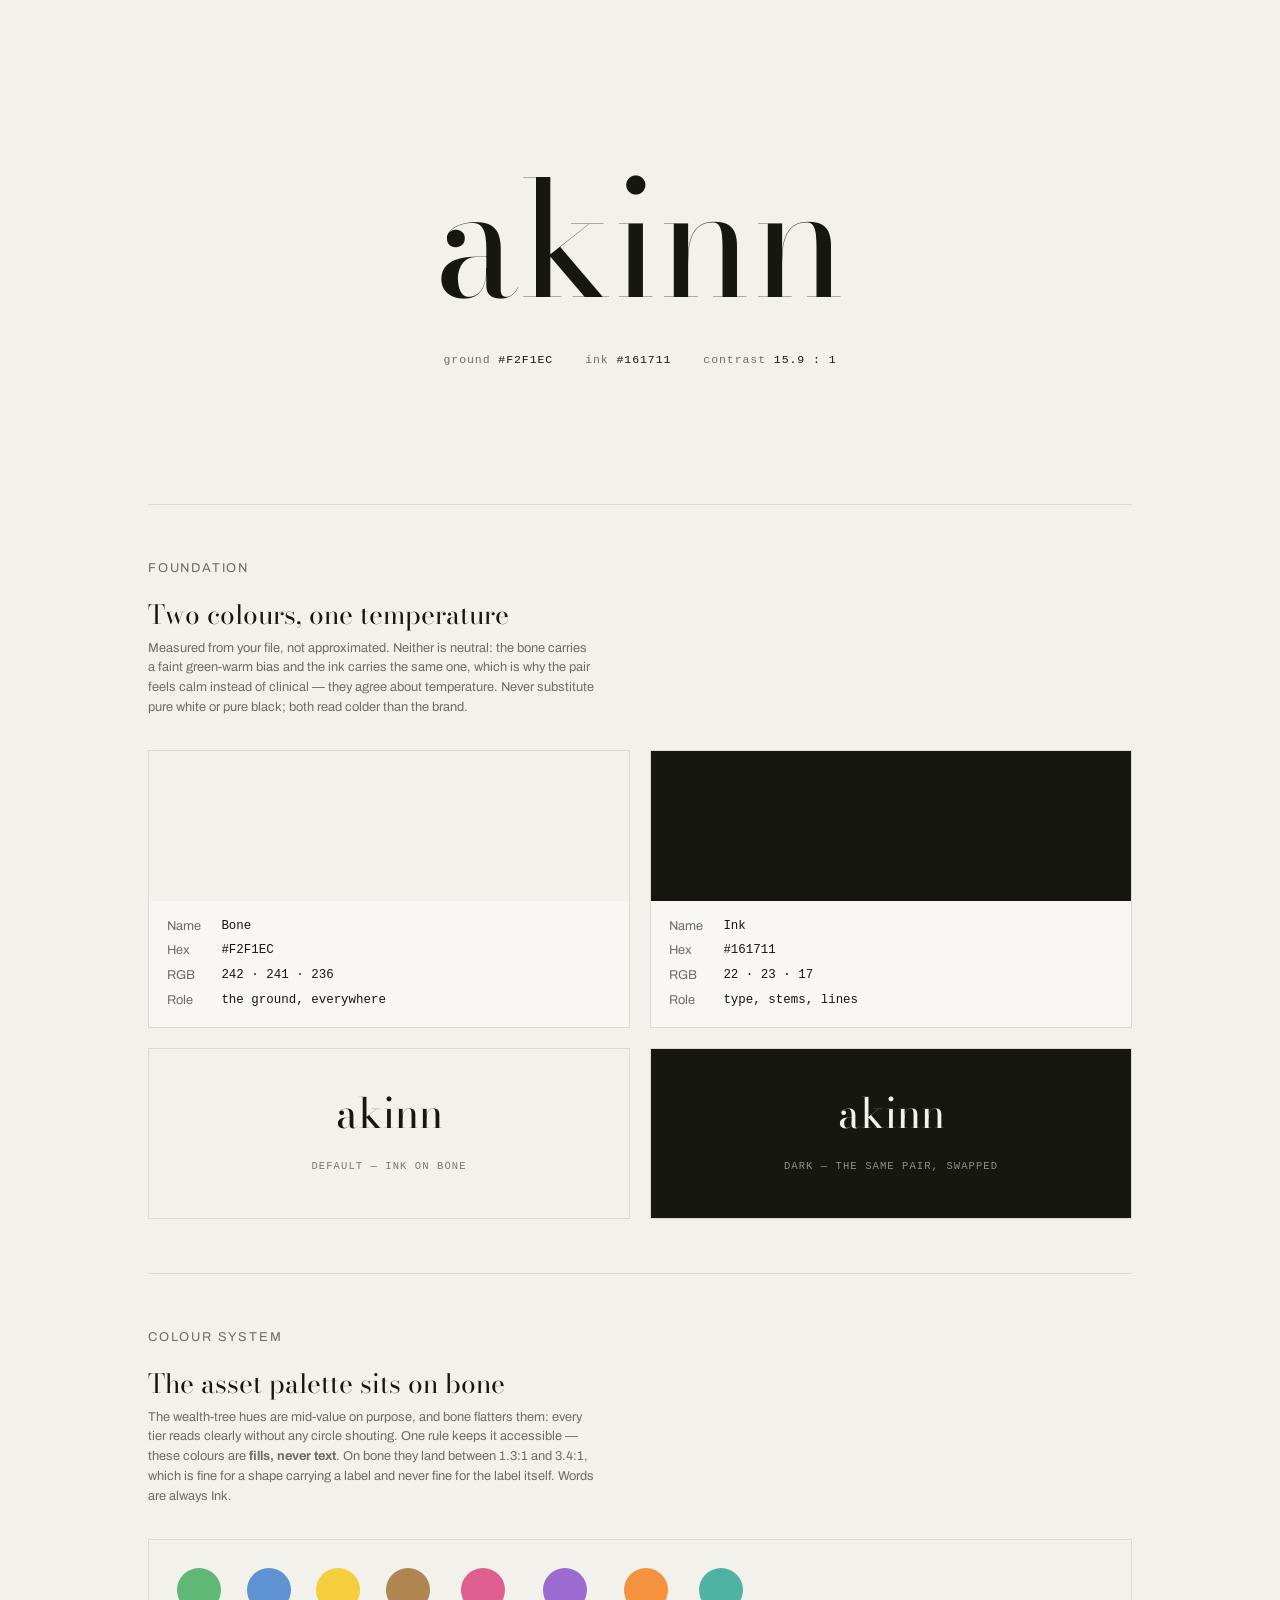
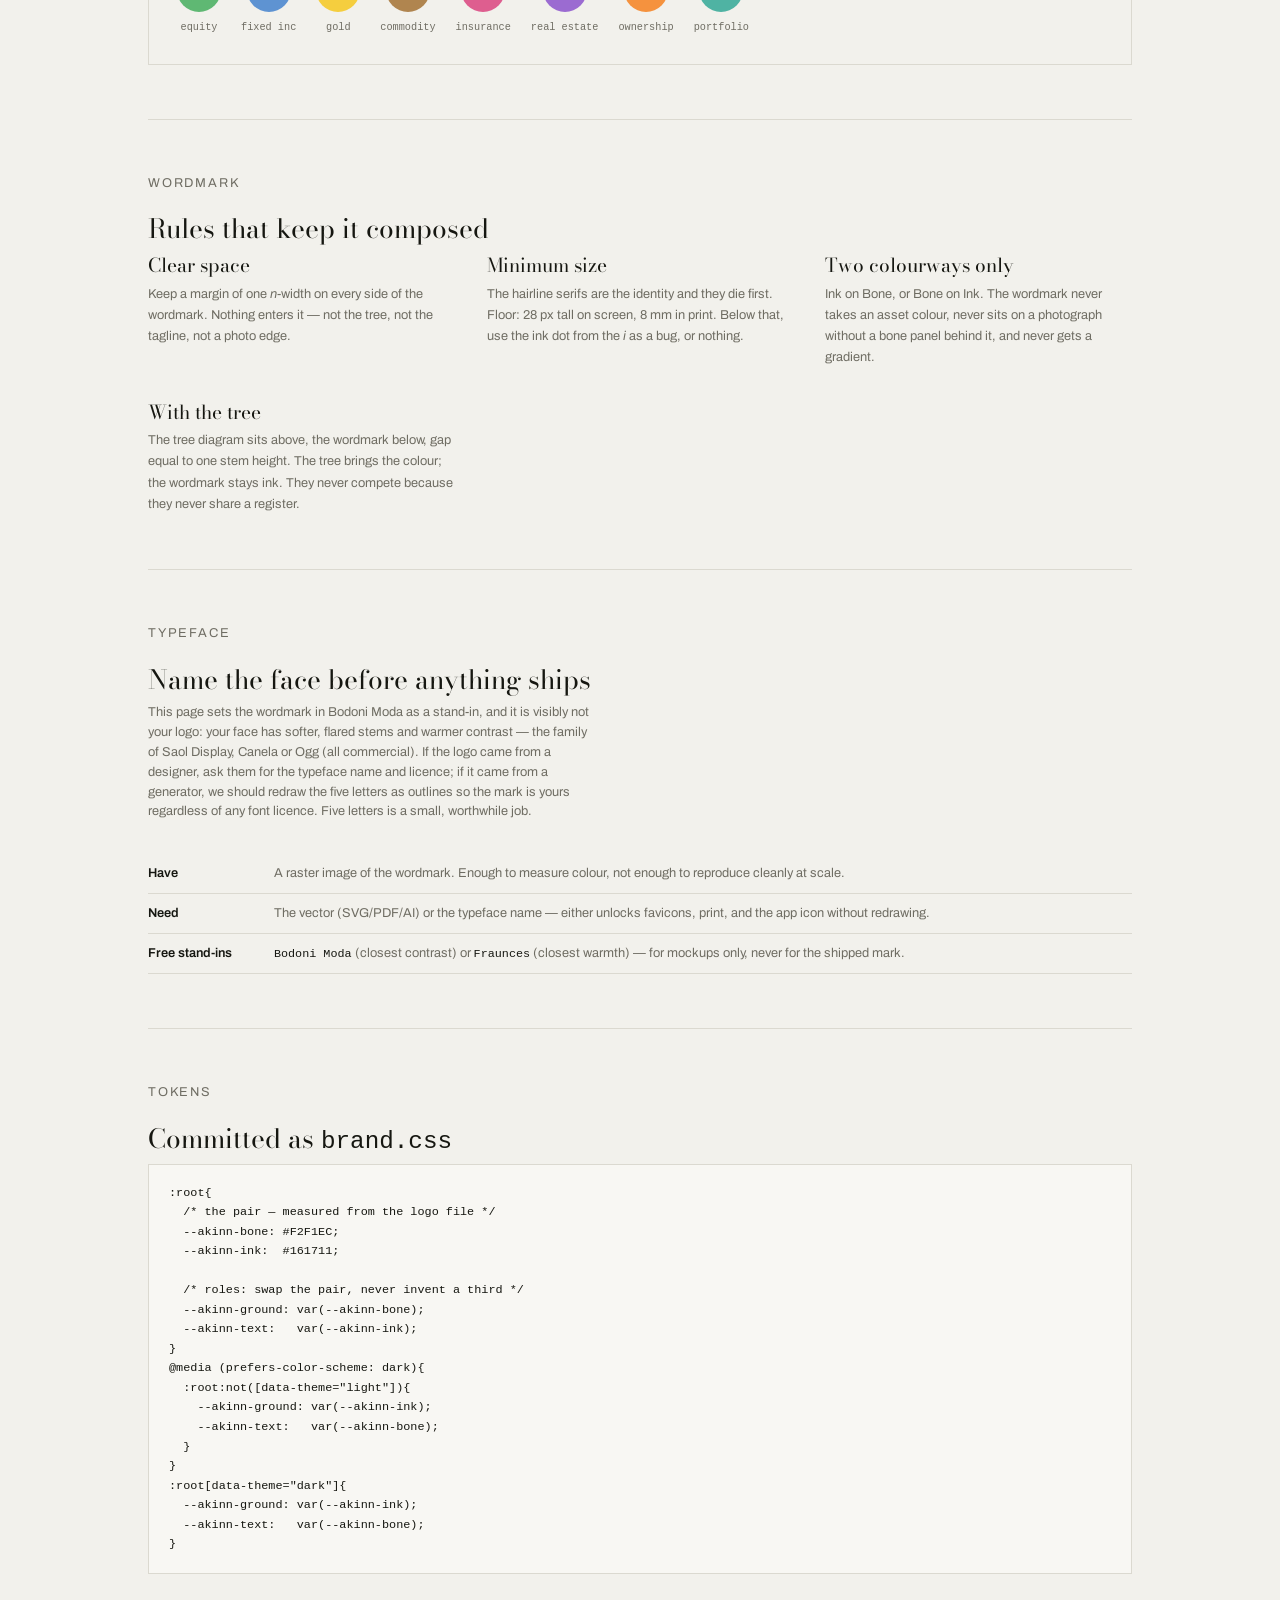
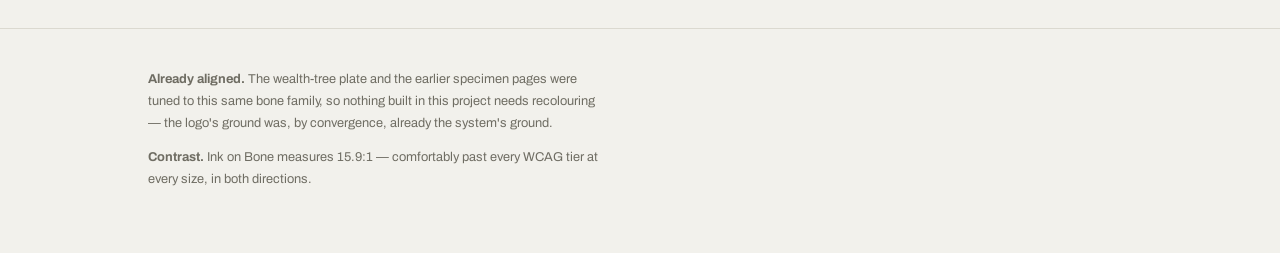
==== foundation.html @ d4ee0429 "Add brand foundation: measured Bone/Ink pair, tokens, wordmark rules Formalises the wordmark's colou" ====
<!doctype html>
<html lang="en">
<head>
<meta charset="utf-8">
<meta name="viewport" content="width=device-width, initial-scale=1">
<meta name="description" content="The akinn brand foundation: the measured Bone/Ink pair, wordmark rules, and how the asset palette sits on bone.">
<title>Akinn Brand Foundation</title>
<link rel="preconnect" href="https://fonts.googleapis.com">
<link rel="preconnect" href="https://fonts.gstatic.com" crossorigin>
<link rel="stylesheet" href="https://fonts.googleapis.com/css2?family=Archivo:wght@400;500;600&family=Bodoni+Moda:opsz,wght@6..96,400&display=swap">

<style>
  :root{
    --bone:#F2F1EC; --ink:#161711;
    --paper:var(--bone); --text:var(--ink);
    --muted:#6F6D63; --rule:#DBD9D0; --card:#F8F7F3;
    --step--1:.8rem; --step-0:1rem; --step-1:1.2rem; --step-2:1.65rem;
    --sans:"Archivo","Helvetica Neue",Helvetica,Arial,sans-serif;
    --serif:"Bodoni Moda",Didot,"Times New Roman",serif;
    --mono:ui-monospace,SFMono-Regular,"SF Mono",Menlo,Consolas,monospace;
  }
  @media (prefers-color-scheme:dark){
    :root:not([data-theme="light"]){
      --paper:var(--ink); --text:var(--bone);
      --muted:#8B897C; --rule:#2E2D26; --card:#1D1E17;
    }
  }
  :root[data-theme="dark"]{
    --paper:var(--ink); --text:var(--bone);
    --muted:#8B897C; --rule:#2E2D26; --card:#1D1E17;
  }

  *{box-sizing:border-box}
  body{
    margin:0;background:var(--paper);color:var(--text);
    font-family:var(--sans);font-size:var(--step-0);line-height:1.55;
    -webkit-font-smoothing:antialiased;
  }
  .wrap{max-width:1080px;margin:0 auto;padding:0 clamp(1.25rem,4vw,3rem)}

  /* ---------- hero ---------- */

  .hero{
    min-height:56svh;display:flex;flex-direction:column;
    align-items:center;justify-content:center;text-align:center;
    padding:clamp(3rem,8vh,5rem) 0 clamp(2rem,5vh,3rem);
  }
  .hero .wm{
    font-family:var(--serif);font-weight:400;
    font-size:clamp(4rem,16vw,10rem);line-height:.95;letter-spacing:.005em;
  }
  .hero .sig{
    margin-top:2.25rem;font-family:var(--mono);font-size:.72rem;
    letter-spacing:.08em;color:var(--muted);
    display:flex;gap:2rem;flex-wrap:wrap;justify-content:center;
  }
  .hero .sig span b{font-weight:500;color:var(--text)}

  section{padding:clamp(2.5rem,6vh,4rem) 0;border-top:1px solid var(--rule)}
  h2{font-family:var(--serif);font-weight:400;font-size:var(--step-2);margin:0 0 .5rem;line-height:1.2}
  .sub{margin:0 0 2rem;color:var(--muted);max-width:64ch;font-size:var(--step--1)}
  .eyebrow{
    font-size:var(--step--1);letter-spacing:.14em;text-transform:uppercase;
    color:var(--muted);margin:0 0 1.25rem;
  }

  /* ---------- the pair ---------- */

  .pairgrid{display:grid;grid-template-columns:1fr 1fr;gap:1.25rem}
  @media (max-width:640px){.pairgrid{grid-template-columns:1fr}}
  .chip{border:1px solid var(--rule)}
  .chip .fill{height:150px}
  .chip.bone .fill{background:var(--bone)}
  .chip.inkc .fill{background:var(--ink)}
  .chip dl{
    margin:0;padding:1rem 1.15rem;display:grid;
    grid-template-columns:auto 1fr;gap:.3rem 1.25rem;
    font-size:var(--step--1);background:var(--card);
  }
  .chip dt{color:var(--muted)}
  .chip dd{margin:0;font-family:var(--mono);font-size:.78rem}

  .swaprow{display:grid;grid-template-columns:1fr 1fr;gap:1.25rem;margin-top:1.25rem}
  @media (max-width:640px){.swaprow{grid-template-columns:1fr}}
  .swap{border:1px solid var(--rule);padding:2.75rem 1rem;text-align:center}
  .swap .wm{font-family:var(--serif);font-size:2.6rem;line-height:1}
  .swap.a{background:var(--bone);color:var(--ink)}
  .swap.b{background:var(--ink);color:var(--bone)}
  .swap small{
    display:block;margin-top:1.4rem;font-family:var(--mono);
    font-size:.66rem;letter-spacing:.1em;text-transform:uppercase;opacity:.55;
  }

  /* ---------- palette on bone ---------- */

  .onbone{border:1px solid var(--rule);background:var(--bone);color:var(--ink);padding:1.75rem}
  .dots{display:flex;flex-wrap:wrap;gap:1.25rem;align-items:center}
  .dot{display:flex;flex-direction:column;align-items:center;gap:.5rem}
  .dot i{width:44px;height:44px;border-radius:50%;display:block}
  .dot span{font-family:var(--mono);font-size:.64rem;color:#6F6D63}

  /* ---------- rules ---------- */

  .rules{display:grid;grid-template-columns:repeat(auto-fit,minmax(250px,1fr));gap:2rem}
  .rules h3{font-family:var(--serif);font-weight:400;font-size:var(--step-1);margin:0 0 .4rem;line-height:1.25}
  .rules p{margin:0;color:var(--muted);font-size:var(--step--1);line-height:1.65}

  table{width:100%;border-collapse:collapse;font-size:var(--step--1)}
  th,td{text-align:left;padding:.6rem .9rem .6rem 0;border-bottom:1px solid var(--rule);vertical-align:top}
  th{font-weight:600;white-space:nowrap}
  td{color:var(--muted)}
  code{font-family:var(--mono);font-size:.92em;color:var(--text)}

  pre{
    margin:0;padding:1.15rem 1.25rem;overflow-x:auto;
    background:var(--card);border:1px solid var(--rule);
    font-family:var(--mono);font-size:.74rem;line-height:1.65;color:var(--text);
  }

  footer{border-top:1px solid var(--rule);padding:2.5rem 0 4rem;color:var(--muted);font-size:var(--step--1)}
  footer p{margin:0 0 .8rem;max-width:66ch;line-height:1.7}
  footer p:last-child{margin:0}
</style>
</head>
<body>
<main>

  <div class="hero">
    <div class="wm">akinn</div>
    <div class="sig">
      <span>ground <b>#F2F1EC</b></span>
      <span>ink <b>#161711</b></span>
      <span>contrast <b>15.9 : 1</b></span>
    </div>
  </div>

  <div class="wrap">

    <section>
      <p class="eyebrow">Foundation</p>
      <h2>Two colours, one temperature</h2>
      <p class="sub">Measured from your file, not approximated. Neither is neutral: the bone carries a faint green-warm bias and the ink carries the same one, which is why the pair feels calm instead of clinical &mdash; they agree about temperature. Never substitute pure white or pure black; both read colder than the brand.</p>

      <div class="pairgrid">
        <div class="chip bone">
          <div class="fill"></div>
          <dl>
            <dt>Name</dt><dd>Bone</dd>
            <dt>Hex</dt><dd>#F2F1EC</dd>
            <dt>RGB</dt><dd>242 &middot; 241 &middot; 236</dd>
            <dt>Role</dt><dd>the ground, everywhere</dd>
          </dl>
        </div>
        <div class="chip inkc">
          <div class="fill"></div>
          <dl>
            <dt>Name</dt><dd>Ink</dd>
            <dt>Hex</dt><dd>#161711</dd>
            <dt>RGB</dt><dd>22 &middot; 23 &middot; 17</dd>
            <dt>Role</dt><dd>type, stems, lines</dd>
          </dl>
        </div>
      </div>

      <div class="swaprow">
        <div class="swap a"><span class="wm">akinn</span><small>Default &mdash; ink on bone</small></div>
        <div class="swap b"><span class="wm">akinn</span><small>Dark &mdash; the same pair, swapped</small></div>
      </div>
    </section>

    <section>
      <p class="eyebrow">Colour system</p>
      <h2>The asset palette sits on bone</h2>
      <p class="sub">The wealth-tree hues are mid-value on purpose, and bone flatters them: every tier reads clearly without any circle shouting. One rule keeps it accessible &mdash; these colours are <b>fills, never text</b>. On bone they land between 1.3:1 and 3.4:1, which is fine for a shape carrying a label and never fine for the label itself. Words are always Ink.</p>
      <div class="onbone">
        <div class="dots">
          <div class="dot"><i style="background:#5FB873"></i><span>equity</span></div>
          <div class="dot"><i style="background:#5E93D2"></i><span>fixed inc</span></div>
          <div class="dot"><i style="background:#F5CE3E"></i><span>gold</span></div>
          <div class="dot"><i style="background:#B0854F"></i><span>commodity</span></div>
          <div class="dot"><i style="background:#DE5E8F"></i><span>insurance</span></div>
          <div class="dot"><i style="background:#9B6BD1"></i><span>real estate</span></div>
          <div class="dot"><i style="background:#F5923E"></i><span>ownership</span></div>
          <div class="dot"><i style="background:#4FB3A3"></i><span>portfolio</span></div>
        </div>
      </div>
    </section>

    <section>
      <p class="eyebrow">Wordmark</p>
      <h2>Rules that keep it composed</h2>
      <div class="rules">
        <div>
          <h3>Clear space</h3>
          <p>Keep a margin of one <i>n</i>-width on every side of the wordmark. Nothing enters it &mdash; not the tree, not the tagline, not a photo edge.</p>
        </div>
        <div>
          <h3>Minimum size</h3>
          <p>The hairline serifs are the identity and they die first. Floor: 28&nbsp;px tall on screen, 8&nbsp;mm in print. Below that, use the ink dot from the <i>i</i> as a bug, or nothing.</p>
        </div>
        <div>
          <h3>Two colourways only</h3>
          <p>Ink on Bone, or Bone on Ink. The wordmark never takes an asset colour, never sits on a photograph without a bone panel behind it, and never gets a gradient.</p>
        </div>
        <div>
          <h3>With the tree</h3>
          <p>The tree diagram sits above, the wordmark below, gap equal to one stem height. The tree brings the colour; the wordmark stays ink. They never compete because they never share a register.</p>
        </div>
      </div>
    </section>

    <section>
      <p class="eyebrow">Typeface</p>
      <h2>Name the face before anything ships</h2>
      <p class="sub">This page sets the wordmark in Bodoni Moda as a stand-in, and it is visibly not your logo: your face has softer, flared stems and warmer contrast &mdash; the family of Saol Display, Canela or Ogg (all commercial). If the logo came from a designer, ask them for the typeface name and licence; if it came from a generator, we should redraw the five letters as outlines so the mark is yours regardless of any font licence. Five letters is a small, worthwhile job.</p>
      <table>
        <tr><th>Have</th><td>A raster image of the wordmark. Enough to measure colour, not enough to reproduce cleanly at scale.</td></tr>
        <tr><th>Need</th><td>The vector (SVG/PDF/AI) or the typeface name &mdash; either unlocks favicons, print, and the app icon without redrawing.</td></tr>
        <tr><th>Free stand-ins</th><td><code>Bodoni Moda</code> (closest contrast) or <code>Fraunces</code> (closest warmth) &mdash; for mockups only, never for the shipped mark.</td></tr>
      </table>
    </section>

    <section>
      <p class="eyebrow">Tokens</p>
      <h2>Committed as <code>brand.css</code></h2>
      <pre>:root{
  /* the pair — measured from the logo file */
  --akinn-bone: #F2F1EC;
  --akinn-ink:  #161711;

  /* roles: swap the pair, never invent a third */
  --akinn-ground: var(--akinn-bone);
  --akinn-text:   var(--akinn-ink);
}
@media (prefers-color-scheme: dark){
  :root:not([data-theme="light"]){
    --akinn-ground: var(--akinn-ink);
    --akinn-text:   var(--akinn-bone);
  }
}
:root[data-theme="dark"]{
  --akinn-ground: var(--akinn-ink);
  --akinn-text:   var(--akinn-bone);
}</pre>
    </section>

  </div>

  <footer>
    <div class="wrap">
      <p><b>Already aligned.</b> The wealth-tree plate and the earlier specimen pages were tuned to this same bone family, so nothing built in this project needs recolouring &mdash; the logo's ground was, by convergence, already the system's ground.</p>
      <p><b>Contrast.</b> Ink on Bone measures 15.9:1 &mdash; comfortably past every WCAG tier at every size, in both directions.</p>
    </div>
  </footer>

</main>
</body>
</html>
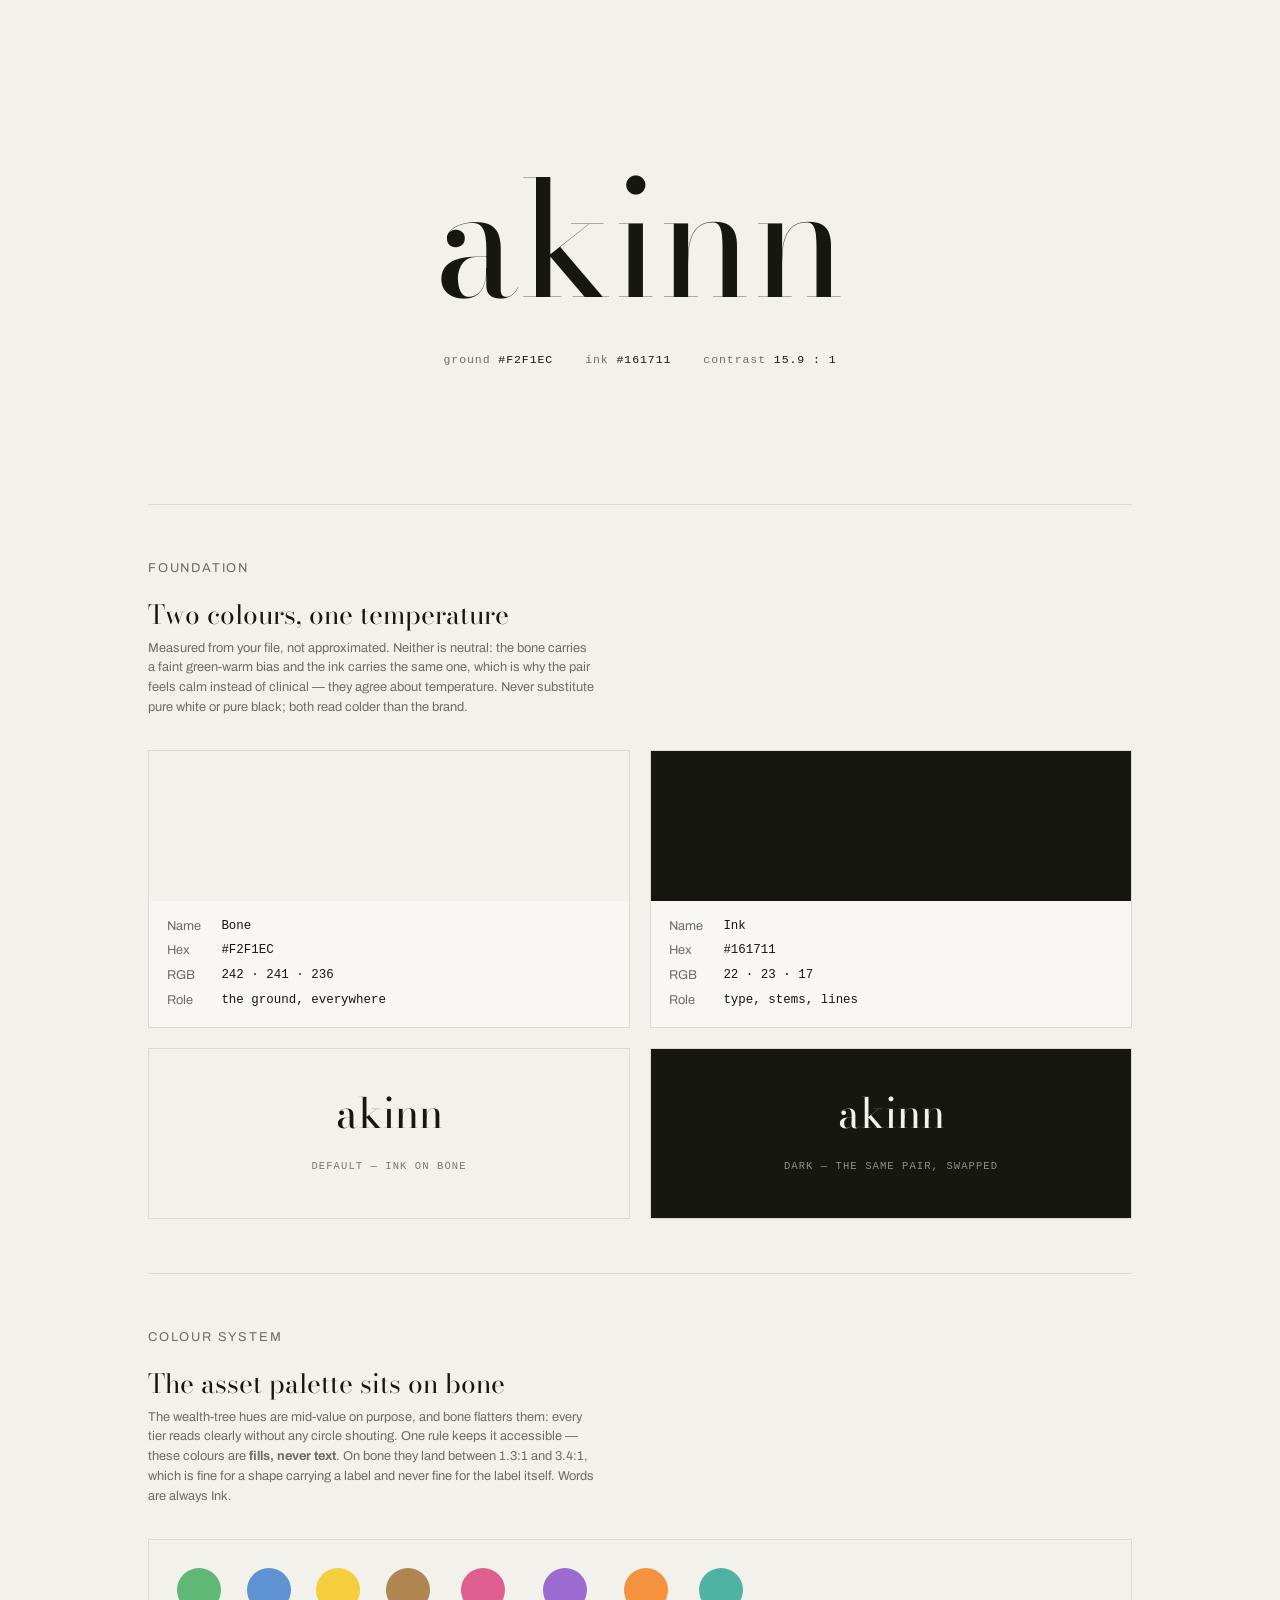
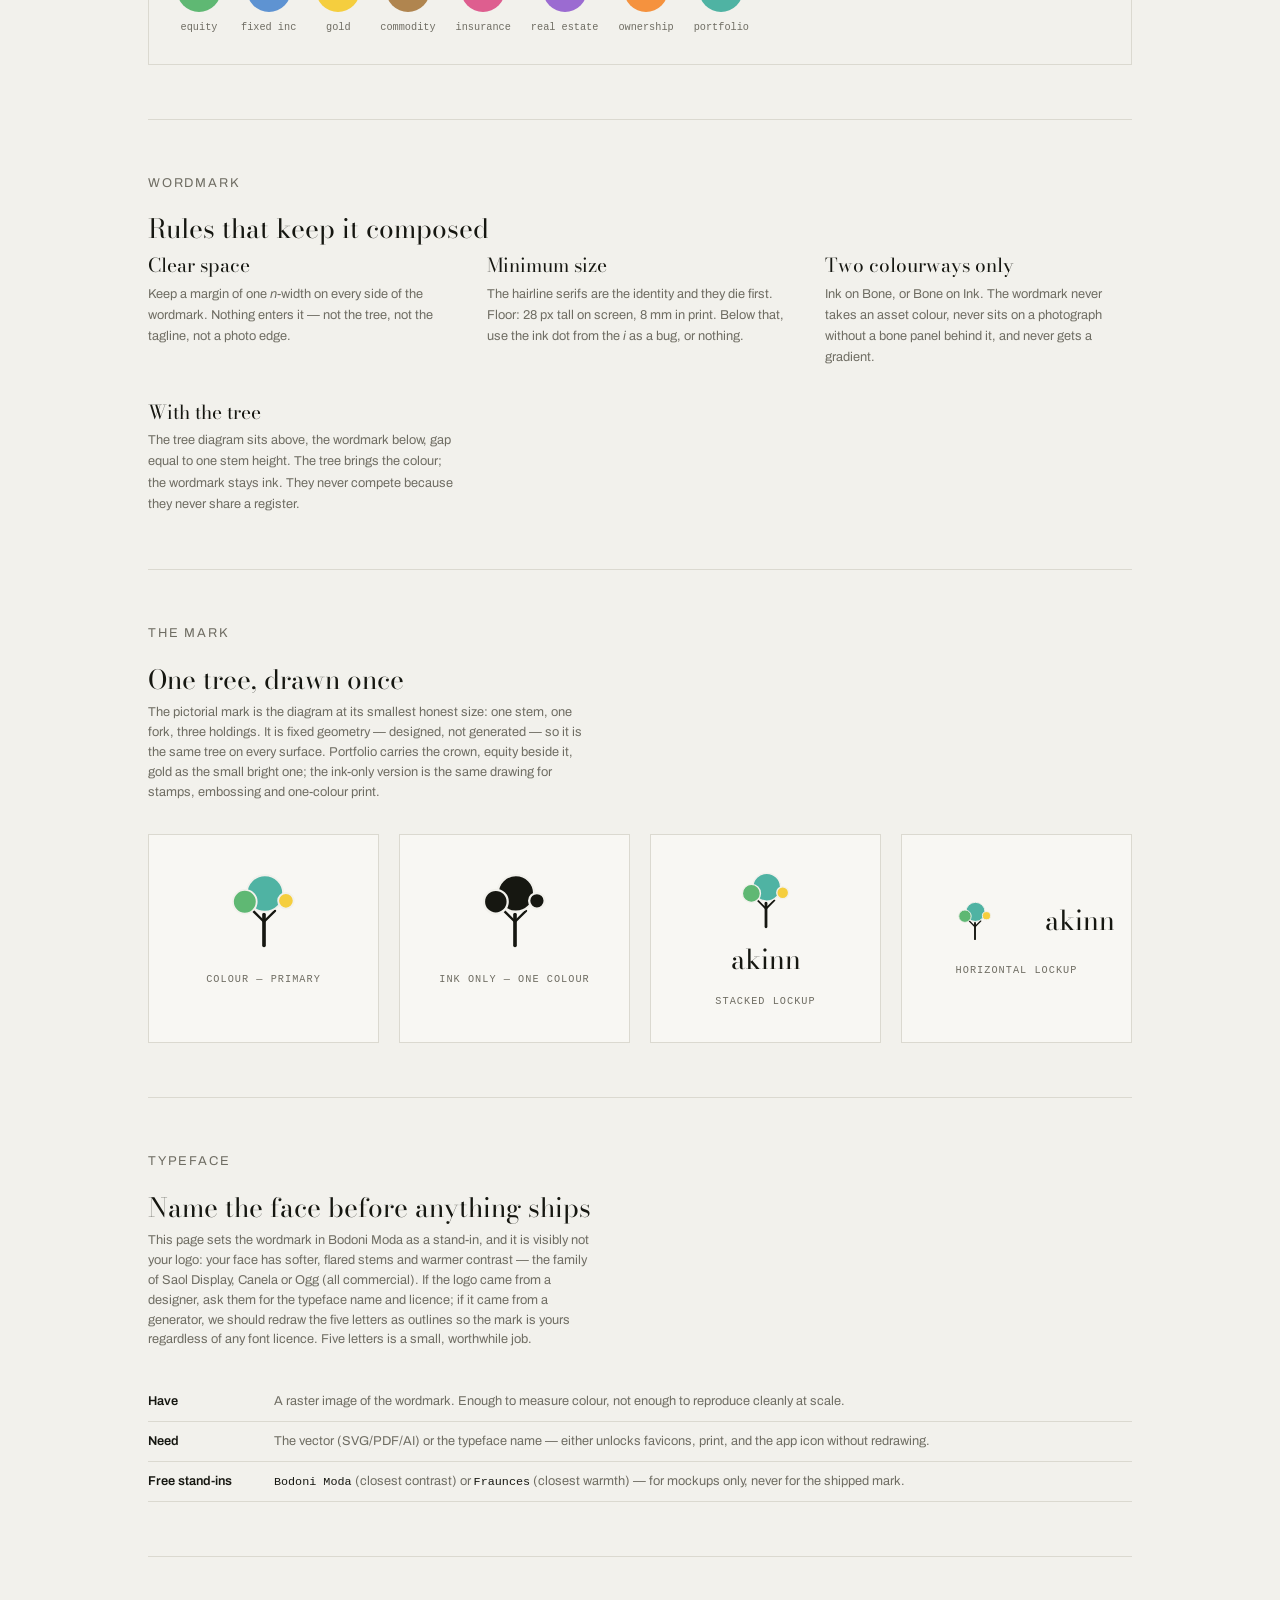
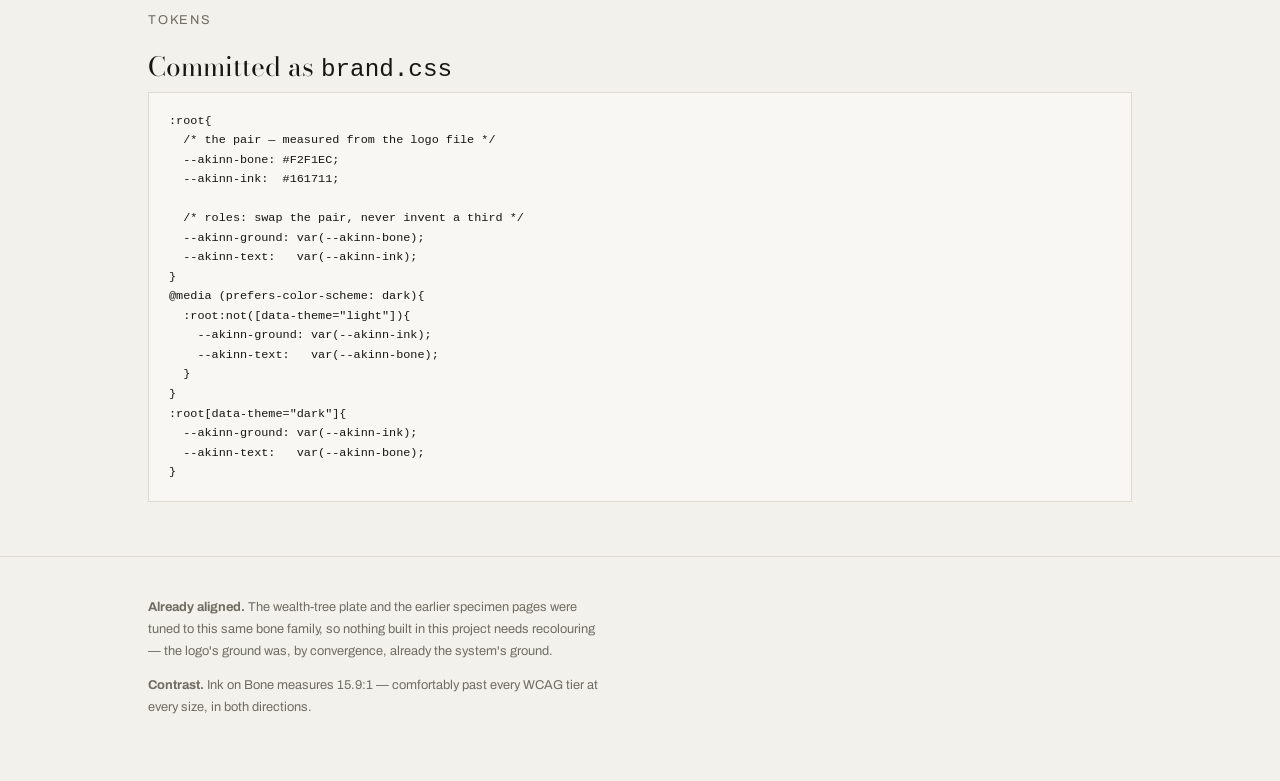
==== commit a37f30d0: "Make the trees tree-shaped; add the fixed tree mark The diagram's trees had drifted into balls-on-a-" ====
--- a/foundation.html
+++ b/foundation.html
@@ -3,7 +3,7 @@
 <head>
 <meta charset="utf-8">
 <meta name="viewport" content="width=device-width, initial-scale=1">
-<meta name="description" content="The akinn brand foundation: the measured Bone/Ink pair, wordmark rules, and how the asset palette sits on bone.">
+<meta name="description" content="The akinn brand foundation: the measured Bone/Ink pair, the tree mark, wordmark rules, and how the asset palette sits on bone.">
 <title>Akinn Brand Foundation</title>
 <link rel="preconnect" href="https://fonts.googleapis.com">
 <link rel="preconnect" href="https://fonts.gstatic.com" crossorigin>
@@ -104,6 +104,18 @@
   .rules{display:grid;grid-template-columns:repeat(auto-fit,minmax(250px,1fr));gap:2rem}
   .rules h3{font-family:var(--serif);font-weight:400;font-size:var(--step-1);margin:0 0 .4rem;line-height:1.25}
   .rules p{margin:0;color:var(--muted);font-size:var(--step--1);line-height:1.65}
+
+
+  /* ---------- the mark ---------- */
+
+  .markrow{display:grid;grid-template-columns:repeat(auto-fit,minmax(200px,1fr));gap:1.25rem}
+  .markcell{border:1px solid var(--rule);background:var(--card);padding:2rem 1rem;text-align:center}
+  .markcell svg{display:block;margin:0 auto}
+  .markcell .lw{font-family:var(--serif);font-size:1.7rem;line-height:1;display:block;margin-top:.9rem}
+  .markcell small{
+    display:block;margin-top:1.3rem;font-family:var(--mono);
+    font-size:.64rem;letter-spacing:.1em;text-transform:uppercase;color:var(--muted);
+  }
 
   table{width:100%;border-collapse:collapse;font-size:var(--step--1)}
   th,td{text-align:left;padding:.6rem .9rem .6rem 0;border-bottom:1px solid var(--rule);vertical-align:top}
@@ -209,6 +221,22 @@
       </div>
     </section>
 
+
+    <section>
+      <p class="eyebrow">The mark</p>
+      <h2>One tree, drawn once</h2>
+      <p class="sub">The pictorial mark is the diagram at its smallest honest size: one stem, one fork, three holdings. It is fixed geometry &mdash; designed, not generated &mdash; so it is the same tree on every surface. Portfolio carries the crown, equity beside it, gold as the small bright one; the ink-only version is the same drawing for stamps, embossing and one-colour print.</p>
+      <div class="markrow">
+        <div class="markcell"><svg width="84" viewBox="14 14 92 92" role="img" aria-label="akinn tree mark"><path d="M60,100V66" stroke="currentColor" stroke-width="4" stroke-linecap="round" fill="none"/><path d="M60,74L48,62M60,74L72,62" stroke="currentColor" stroke-width="2.6" stroke-linecap="round" fill="none"/><circle cx="61" cy="43" r="20" fill="#4FB3A3" stroke="var(--paper)" stroke-width="2"/><circle cx="39" cy="52" r="13" fill="#5FB873" stroke="var(--paper)" stroke-width="2"/><circle cx="84" cy="51" r="8.5" fill="#F5CE3E" stroke="var(--paper)" stroke-width="2"/></svg><small>Colour &mdash; primary</small></div>
+        <div class="markcell"><svg width="84" viewBox="14 14 92 92" role="img" aria-label="akinn tree mark"><path d="M60,100V66" stroke="currentColor" stroke-width="4" stroke-linecap="round" fill="none"/><path d="M60,74L48,62M60,74L72,62" stroke="currentColor" stroke-width="2.6" stroke-linecap="round" fill="none"/><circle cx="61" cy="43" r="20" fill="currentColor" stroke="var(--paper)" stroke-width="2.5"/><circle cx="39" cy="52" r="13" fill="currentColor" stroke="var(--paper)" stroke-width="2.5"/><circle cx="84" cy="51" r="8.5" fill="currentColor" stroke="var(--paper)" stroke-width="2.5"/></svg><small>Ink only &mdash; one colour</small></div>
+        <div class="markcell"><svg width="64" viewBox="14 14 92 92" role="img" aria-label="akinn tree mark"><path d="M60,100V66" stroke="currentColor" stroke-width="4" stroke-linecap="round" fill="none"/><path d="M60,74L48,62M60,74L72,62" stroke="currentColor" stroke-width="2.6" stroke-linecap="round" fill="none"/><circle cx="61" cy="43" r="20" fill="#4FB3A3" stroke="var(--paper)" stroke-width="2"/><circle cx="39" cy="52" r="13" fill="#5FB873" stroke="var(--paper)" stroke-width="2"/><circle cx="84" cy="51" r="8.5" fill="#F5CE3E" stroke="var(--paper)" stroke-width="2"/></svg><span class="lw">akinn</span><small>Stacked lockup</small></div>
+        <div class="markcell" style="display:flex;flex-direction:column;justify-content:center">
+          <div style="display:flex;align-items:center;justify-content:center;gap:.8rem"><svg width="44" viewBox="14 14 92 92" role="img" aria-label="akinn tree mark"><path d="M60,100V66" stroke="currentColor" stroke-width="4" stroke-linecap="round" fill="none"/><path d="M60,74L48,62M60,74L72,62" stroke="currentColor" stroke-width="2.6" stroke-linecap="round" fill="none"/><circle cx="61" cy="43" r="20" fill="#4FB3A3" stroke="var(--paper)" stroke-width="2"/><circle cx="39" cy="52" r="13" fill="#5FB873" stroke="var(--paper)" stroke-width="2"/><circle cx="84" cy="51" r="8.5" fill="#F5CE3E" stroke="var(--paper)" stroke-width="2"/></svg><span class="lw" style="margin:0">akinn</span></div>
+          <small>Horizontal lockup</small>
+        </div>
+      </div>
+    </section>
+
     <section>
       <p class="eyebrow">Typeface</p>
       <h2>Name the face before anything ships</h2>
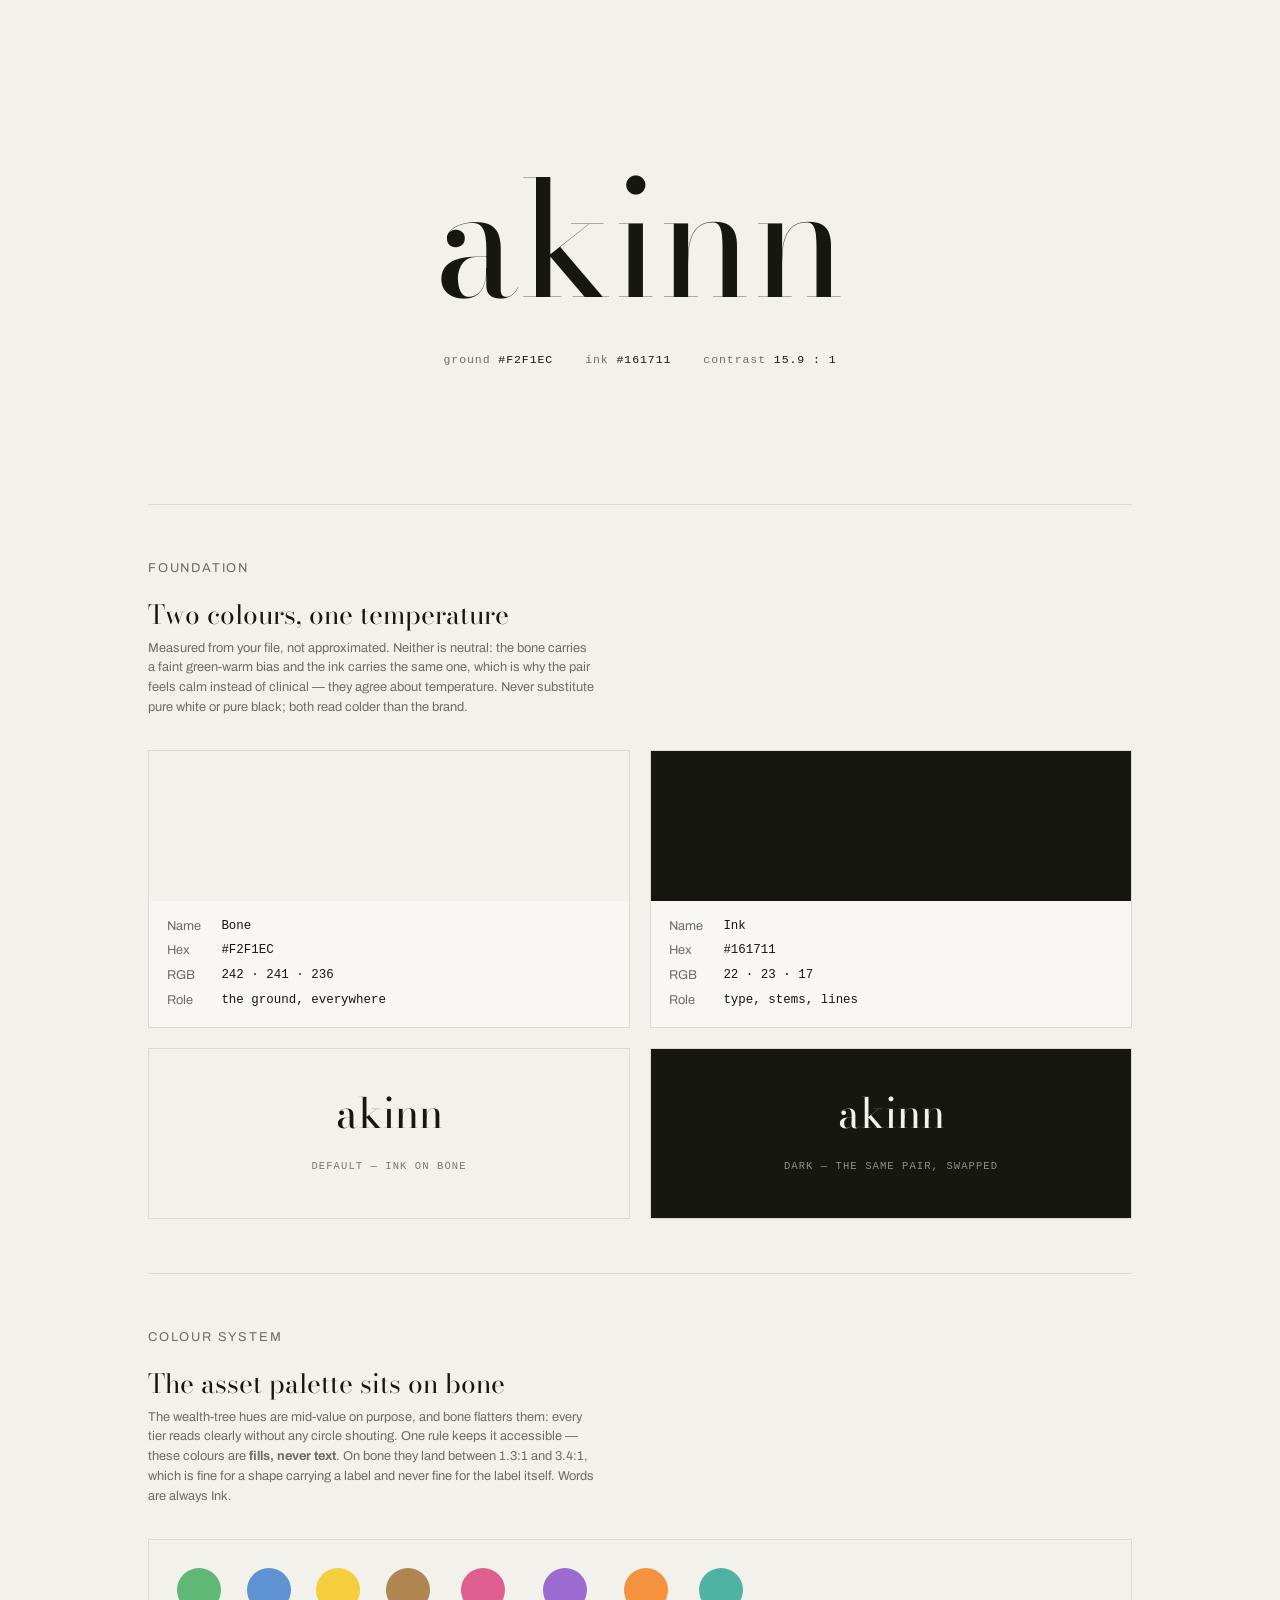
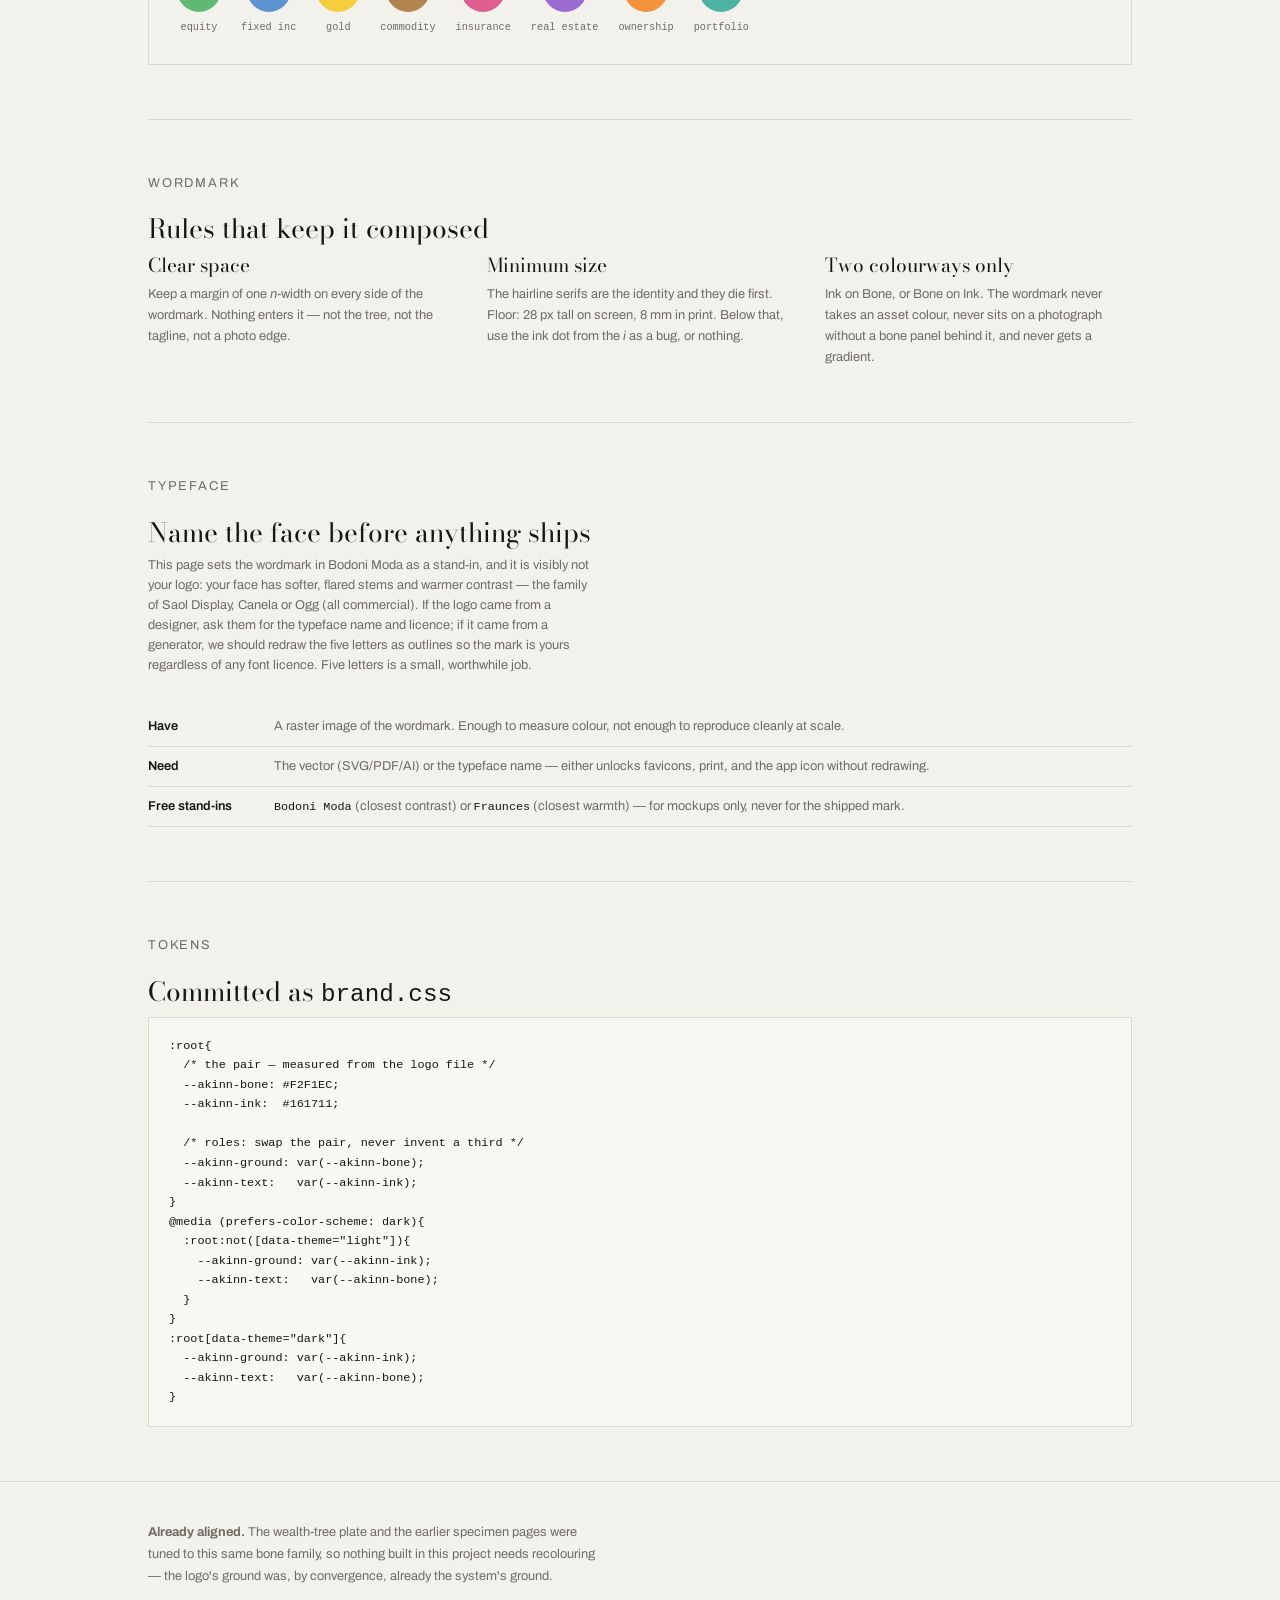
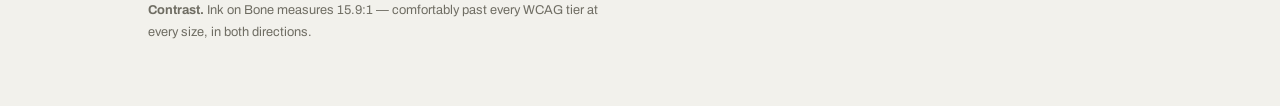
==== commit 14a8acc9: "Keep the tree work separate as a draft; brand is the wordmark alone Per direction: the brand is the " ====
--- a/foundation.html
+++ b/foundation.html
@@ -3,7 +3,7 @@
 <head>
 <meta charset="utf-8">
 <meta name="viewport" content="width=device-width, initial-scale=1">
-<meta name="description" content="The akinn brand foundation: the measured Bone/Ink pair, the tree mark, wordmark rules, and how the asset palette sits on bone.">
+<meta name="description" content="The akinn brand: the wordmark on the measured Bone/Ink pair, wordmark rules, and the asset palette on bone.">
 <title>Akinn Brand Foundation</title>
 <link rel="preconnect" href="https://fonts.googleapis.com">
 <link rel="preconnect" href="https://fonts.gstatic.com" crossorigin>
@@ -214,28 +214,9 @@
           <h3>Two colourways only</h3>
           <p>Ink on Bone, or Bone on Ink. The wordmark never takes an asset colour, never sits on a photograph without a bone panel behind it, and never gets a gradient.</p>
         </div>
-        <div>
-          <h3>With the tree</h3>
-          <p>The tree diagram sits above, the wordmark below, gap equal to one stem height. The tree brings the colour; the wordmark stays ink. They never compete because they never share a register.</p>
-        </div>
-      </div>
-    </section>
-
-
-    <section>
-      <p class="eyebrow">The mark</p>
-      <h2>One tree, drawn once</h2>
-      <p class="sub">The pictorial mark is the diagram at its smallest honest size: one stem, one fork, three holdings. It is fixed geometry &mdash; designed, not generated &mdash; so it is the same tree on every surface. Portfolio carries the crown, equity beside it, gold as the small bright one; the ink-only version is the same drawing for stamps, embossing and one-colour print.</p>
-      <div class="markrow">
-        <div class="markcell"><svg width="84" viewBox="14 14 92 92" role="img" aria-label="akinn tree mark"><path d="M60,100V66" stroke="currentColor" stroke-width="4" stroke-linecap="round" fill="none"/><path d="M60,74L48,62M60,74L72,62" stroke="currentColor" stroke-width="2.6" stroke-linecap="round" fill="none"/><circle cx="61" cy="43" r="20" fill="#4FB3A3" stroke="var(--paper)" stroke-width="2"/><circle cx="39" cy="52" r="13" fill="#5FB873" stroke="var(--paper)" stroke-width="2"/><circle cx="84" cy="51" r="8.5" fill="#F5CE3E" stroke="var(--paper)" stroke-width="2"/></svg><small>Colour &mdash; primary</small></div>
-        <div class="markcell"><svg width="84" viewBox="14 14 92 92" role="img" aria-label="akinn tree mark"><path d="M60,100V66" stroke="currentColor" stroke-width="4" stroke-linecap="round" fill="none"/><path d="M60,74L48,62M60,74L72,62" stroke="currentColor" stroke-width="2.6" stroke-linecap="round" fill="none"/><circle cx="61" cy="43" r="20" fill="currentColor" stroke="var(--paper)" stroke-width="2.5"/><circle cx="39" cy="52" r="13" fill="currentColor" stroke="var(--paper)" stroke-width="2.5"/><circle cx="84" cy="51" r="8.5" fill="currentColor" stroke="var(--paper)" stroke-width="2.5"/></svg><small>Ink only &mdash; one colour</small></div>
-        <div class="markcell"><svg width="64" viewBox="14 14 92 92" role="img" aria-label="akinn tree mark"><path d="M60,100V66" stroke="currentColor" stroke-width="4" stroke-linecap="round" fill="none"/><path d="M60,74L48,62M60,74L72,62" stroke="currentColor" stroke-width="2.6" stroke-linecap="round" fill="none"/><circle cx="61" cy="43" r="20" fill="#4FB3A3" stroke="var(--paper)" stroke-width="2"/><circle cx="39" cy="52" r="13" fill="#5FB873" stroke="var(--paper)" stroke-width="2"/><circle cx="84" cy="51" r="8.5" fill="#F5CE3E" stroke="var(--paper)" stroke-width="2"/></svg><span class="lw">akinn</span><small>Stacked lockup</small></div>
-        <div class="markcell" style="display:flex;flex-direction:column;justify-content:center">
-          <div style="display:flex;align-items:center;justify-content:center;gap:.8rem"><svg width="44" viewBox="14 14 92 92" role="img" aria-label="akinn tree mark"><path d="M60,100V66" stroke="currentColor" stroke-width="4" stroke-linecap="round" fill="none"/><path d="M60,74L48,62M60,74L72,62" stroke="currentColor" stroke-width="2.6" stroke-linecap="round" fill="none"/><circle cx="61" cy="43" r="20" fill="#4FB3A3" stroke="var(--paper)" stroke-width="2"/><circle cx="39" cy="52" r="13" fill="#5FB873" stroke="var(--paper)" stroke-width="2"/><circle cx="84" cy="51" r="8.5" fill="#F5CE3E" stroke="var(--paper)" stroke-width="2"/></svg><span class="lw" style="margin:0">akinn</span></div>
-          <small>Horizontal lockup</small>
-        </div>
-      </div>
-    </section>
+      </div>
+    </section>
+
 
     <section>
       <p class="eyebrow">Typeface</p>
